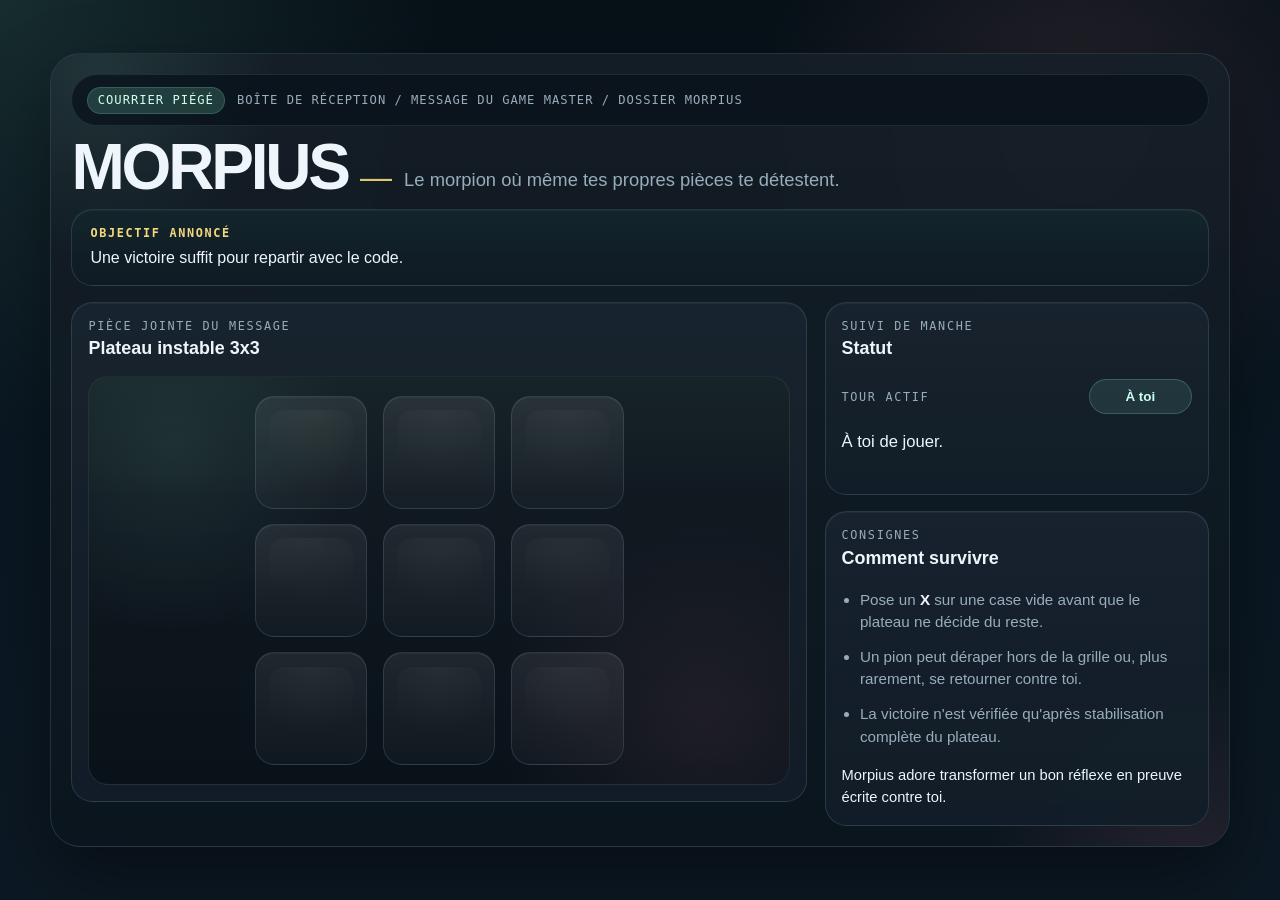
==== Morpius/index.html @ 2c6fa73a "Add functionnal Morpius game" ====
<!DOCTYPE html>
<html lang="fr">
<head>
  <meta charset="UTF-8">
  <meta name="viewport" content="width=device-width, initial-scale=1.0">
  <meta name="description" content="Morpius, le morpion solo où les pièces glissent, poussent et sabotent tes plans.">
  <title>Morpius</title>
  <link rel="stylesheet" href="style.css">
</head>
<body>
  <div class="page-noise" aria-hidden="true"></div>

  <main class="app-shell">
    <section class="game-card" aria-labelledby="game-title">
      <header class="hero">
        <div class="interface-bar" aria-hidden="true">
          <span class="mail-chip">Courrier piégé</span>
          <span class="mail-route">Boîte de réception / Message du game master / Dossier Morpius</span>
        </div>

        <div class="hero-heading">
          <h1 id="game-title">Morpius</h1>
          <span class="heading-dash">—</span>
          <p id="game-tagline" class="tagline">Le morpion où même tes propres pièces te détestent.</p>
        </div>

        <section class="objective-panel" aria-label="Objectif de l'expérience">
          <div class="objective-copy">
            <span id="goal-label" class="goal-label">Objectif annoncé</span>
            <p id="goal-text" class="goal-text">Une victoire suffit pour repartir avec le code.</p>
          </div>

          <div id="progress-strip" class="progress-strip is-concealed" aria-live="polite">
            <span id="progress-count" class="progress-count">0 / 3 victoires</span>
            <div class="win-track" aria-hidden="true">
              <span class="win-dot" data-win-dot="0"></span>
              <span class="win-dot" data-win-dot="1"></span>
              <span class="win-dot" data-win-dot="2"></span>
            </div>
          </div>
        </section>
      </header>

      <section class="play-area">
        <section class="board-panel" aria-labelledby="board-panel-title">
          <div class="panel-head">
            <p class="panel-kicker">Pièce jointe du message</p>
            <h2 id="board-panel-title">Plateau instable 3x3</h2>
          </div>

          <div id="board-frame" class="board-frame">
            <div id="board" class="board" role="grid" aria-label="Plateau Morpius" aria-busy="false">
              <button class="cell" type="button" data-index="0" aria-label="Case 1, vide"></button>
              <button class="cell" type="button" data-index="1" aria-label="Case 2, vide"></button>
              <button class="cell" type="button" data-index="2" aria-label="Case 3, vide"></button>
              <button class="cell" type="button" data-index="3" aria-label="Case 4, vide"></button>
              <button class="cell" type="button" data-index="4" aria-label="Case 5, vide"></button>
              <button class="cell" type="button" data-index="5" aria-label="Case 6, vide"></button>
              <button class="cell" type="button" data-index="6" aria-label="Case 7, vide"></button>
              <button class="cell" type="button" data-index="7" aria-label="Case 8, vide"></button>
              <button class="cell" type="button" data-index="8" aria-label="Case 9, vide"></button>
            </div>
          </div>
        </section>

        <aside class="sidebar-stack">
          <section class="status-panel" aria-label="Statut de la partie">
            <div class="panel-head panel-head--compact">
              <p class="panel-kicker">Suivi de manche</p>
              <h2>Statut</h2>
            </div>

            <div class="status-top">
              <span class="status-kicker">Tour actif</span>
              <span id="turn-badge" class="turn-badge">À toi</span>
            </div>

            <p id="status-message" class="status-message" aria-live="polite">À toi de jouer.</p>
          </section>

          <aside class="rules-card" aria-labelledby="rules-title">
            <div class="panel-head panel-head--compact">
              <p class="panel-kicker">Consignes</p>
              <h2 id="rules-title">Comment survivre</h2>
            </div>

            <ul class="rules-list">
              <li>Pose un <strong>X</strong> sur une case vide avant que le plateau ne décide du reste.</li>
              <li>Un pion peut déraper hors de la grille ou, plus rarement, se retourner contre toi.</li>
              <li>La victoire n'est vérifiée qu'après stabilisation complète du plateau.</li>
            </ul>

            <p class="rules-note">Morpius adore transformer un bon réflexe en preuve écrite contre toi.</p>
          </aside>
        </aside>
      </section>

    </section>
  </main>

  <div id="modal-backdrop" class="modal-backdrop" hidden>
    <section class="modal-card" role="dialog" aria-modal="true" aria-labelledby="modal-title" aria-describedby="modal-body">
      <p id="modal-kicker" class="modal-kicker">Mauvaise nouvelle</p>
      <h2 id="modal-title" class="modal-title">Encore un effort.</h2>
      <p id="modal-body" class="modal-body">Les règles viennent de bouger, et pas dans ton sens.</p>
      <button id="modal-action" class="modal-action" type="button" hidden>Continuer</button>
    </section>
  </div>

  <script src="script.js" defer></script>
</body>
</html>
---- Morpius/style.css ----
:root {
  --bg-0: #071118;
  --bg-1: #0a1722;
  --bg-2: #101f2d;
  --panel: rgba(12, 22, 31, 0.9);
  --panel-soft: rgba(17, 29, 40, 0.84);
  --panel-strong: rgba(15, 27, 38, 0.96);
  --line: rgba(142, 180, 202, 0.18);
  --line-strong: rgba(173, 211, 233, 0.32);
  --text: #eef6fb;
  --muted: #98adbb;
  --accent: #87f2cc;
  --accent-soft: rgba(135, 242, 204, 0.18);
  --warn: #f6d97d;
  --danger: #ff93aa;
  --danger-soft: rgba(255, 147, 170, 0.18);
  --player: #87f2cc;
  --player-glow: rgba(135, 242, 204, 0.32);
  --ai: #ff93aa;
  --ai-glow: rgba(255, 147, 170, 0.32);
  --shadow: 0 26px 70px rgba(0, 0, 0, 0.38);
  --radius-xl: 1.9rem;
  --radius-lg: 1.35rem;
  --radius-md: 1rem;
  --font-ui: "Segoe UI Variable", "Avenir Next", "Segoe UI", sans-serif;
  --font-display: "Bahnschrift SemiCondensed", "Avenir Next Condensed", "Trebuchet MS", sans-serif;
  --font-mono: "Consolas", "SFMono-Regular", "Cascadia Mono", monospace;
  --ease-out: cubic-bezier(0.22, 1, 0.36, 1);
  --space-1: clamp(0.45rem, 0.7vw, 0.65rem);
  --space-2: clamp(0.7rem, 0.95vw, 0.95rem);
  --space-3: clamp(0.95rem, 1.25vw, 1.15rem);
  --space-4: clamp(1.15rem, 1.6vw, 1.4rem);
  --space-5: clamp(1.45rem, 2vw, 1.85rem);
  --shell-pad: clamp(0.8rem, 1.4vw, 1.25rem);
  --card-pad: clamp(1rem, 1.6vw, 1.5rem);
  --board-size: clamp(19rem, 44vw, 30rem);
  --board-gap: clamp(0.65rem, 1.3vw, 0.95rem);
}

*,
*::before,
*::after {
  box-sizing: border-box;
}

html,
body {
  min-height: 100%;
}

html {
  color-scheme: dark;
}

[hidden] {
  display: none !important;
}

body {
  margin: 0;
  min-width: 320px;
  font-family: var(--font-ui);
  color: var(--text);
  background:
    radial-gradient(circle at top left, rgba(135, 242, 204, 0.12), transparent 28%),
    radial-gradient(circle at 84% 14%, rgba(255, 147, 170, 0.12), transparent 24%),
    linear-gradient(180deg, var(--bg-0), var(--bg-1) 52%, #0c1823);
  -webkit-font-smoothing: antialiased;
  text-rendering: optimizeLegibility;
  overflow-x: hidden;
}

button,
input,
textarea,
select {
  font: inherit;
}

.page-noise {
  position: fixed;
  inset: 0;
  pointer-events: none;
  opacity: 0.3;
  background-image:
    linear-gradient(rgba(255, 255, 255, 0.016) 1px, transparent 1px),
    linear-gradient(90deg, rgba(255, 255, 255, 0.016) 1px, transparent 1px);
  background-size: 26px 26px;
  mask-image: radial-gradient(circle at center, black 58%, transparent 100%);
}

.app-shell {
  width: min(1180px, calc(100% - (var(--shell-pad) * 2)));
  min-height: 100dvh;
  margin: 0 auto;
  display: grid;
  place-items: center;
  padding-block: var(--shell-pad);
}

.game-card {
  position: relative;
  width: 100%;
  display: grid;
  gap: var(--space-4);
  padding: var(--card-pad);
  border-radius: var(--radius-xl);
  border: 1px solid var(--line);
  background:
    linear-gradient(180deg, rgba(255, 255, 255, 0.04), rgba(255, 255, 255, 0)),
    var(--panel);
  box-shadow: var(--shadow);
  backdrop-filter: blur(18px);
  overflow: hidden;
}

.game-card::before,
.game-card::after {
  content: "";
  position: absolute;
  pointer-events: none;
  border-radius: 50%;
}

.game-card::before {
  width: 22rem;
  height: 22rem;
  top: -10rem;
  left: -8rem;
  background: radial-gradient(circle, rgba(135, 242, 204, 0.1), transparent 72%);
}

.game-card::after {
  width: 25rem;
  height: 25rem;
  right: -10rem;
  bottom: -14rem;
  background: radial-gradient(circle, rgba(255, 147, 170, 0.1), transparent 74%);
}

.hero,
.play-area {
  position: relative;
  z-index: 1;
  min-width: 0;
}

.hero {
  display: grid;
  gap: var(--space-3);
}

.interface-bar {
  display: flex;
  align-items: center;
  gap: var(--space-2);
  flex-wrap: wrap;
  min-height: 2.4rem;
  padding: 0.7rem 0.9rem;
  border: 1px solid rgba(173, 211, 233, 0.12);
  border-radius: 999px;
  background: rgba(10, 19, 27, 0.78);
}

.mail-chip,
.mail-route {
  font-family: var(--font-mono);
  font-size: 0.76rem;
  letter-spacing: 0.08em;
}

.mail-chip {
  display: inline-flex;
  align-items: center;
  padding: 0.34rem 0.62rem;
  border-radius: 999px;
  border: 1px solid rgba(135, 242, 204, 0.18);
  background: var(--accent-soft);
  color: #cffff0;
  text-transform: uppercase;
}

.mail-route {
  color: var(--muted);
  text-transform: uppercase;
}

.hero-heading {
  display: flex;
  align-items: baseline;
  gap: var(--space-2);
  flex-wrap: wrap;
}

#game-title {
  margin: 0;
  font-family: var(--font-display);
  font-size: clamp(2.35rem, 5vw, 4rem);
  line-height: 0.92;
  letter-spacing: -0.05em;
  text-transform: uppercase;
}

.heading-dash {
  color: rgba(246, 217, 125, 0.9);
  font-size: clamp(1.35rem, 3vw, 2rem);
  transform: translateY(-0.08rem);
}

.tagline {
  margin: 0;
  max-width: 48rem;
  color: var(--muted);
  font-size: clamp(1rem, 1.6vw, 1.15rem);
  line-height: 1.4;
  transform: translateY(-0.16rem);
}

.objective-panel,
.board-panel,
.status-panel,
.rules-card {
  min-width: 0;
  border: 1px solid var(--line);
  background:
    linear-gradient(180deg, rgba(255, 255, 255, 0.04), rgba(255, 255, 255, 0.01)),
    var(--panel-strong);
  box-shadow: inset 0 1px 0 rgba(255, 255, 255, 0.04);
}

.objective-panel {
  display: grid;
  gap: var(--space-2);
  padding: var(--space-3) var(--space-4);
  border-radius: var(--radius-lg);
  background:
    linear-gradient(180deg, rgba(135, 242, 204, 0.06), rgba(255, 255, 255, 0.01)),
    rgba(12, 24, 34, 0.92);
}

.objective-copy {
  display: grid;
  gap: 0.35rem;
}

.goal-label,
.panel-kicker,
.status-kicker,
.modal-kicker {
  font-family: var(--font-mono);
  font-size: 0.74rem;
  letter-spacing: 0.14em;
  text-transform: uppercase;
}

.goal-label {
  color: var(--warn);
  font-weight: 700;
}

.goal-text {
  margin: 0;
  font-size: 1rem;
  line-height: 1.45;
}

.progress-strip {
  display: grid;
  gap: 0.6rem;
}

.progress-strip.is-concealed {
  display: none;
}

.progress-count {
  color: var(--muted);
  font-size: 0.85rem;
  font-weight: 700;
}

.win-track {
  display: grid;
  grid-template-columns: repeat(3, minmax(0, 1fr));
  gap: 0.6rem;
}

.win-dot {
  display: block;
  height: 0.72rem;
  border-radius: 999px;
  border: 1px solid rgba(255, 255, 255, 0.1);
  background: rgba(255, 255, 255, 0.06);
}

.win-dot.is-earned {
  border-color: rgba(246, 217, 125, 0.32);
  background: linear-gradient(90deg, rgba(135, 242, 204, 0.95), rgba(246, 217, 125, 0.86));
  box-shadow: 0 0 18px rgba(246, 217, 125, 0.16);
}

.play-area {
  display: grid;
  grid-template-columns: minmax(0, 1.1fr) minmax(18rem, 24rem);
  gap: var(--space-4);
  align-items: start;
}

.board-panel,
.sidebar-stack {
  min-width: 0;
}

.board-panel {
  display: grid;
  gap: var(--space-3);
  padding: var(--space-4);
  border-radius: var(--radius-lg);
}

.panel-head {
  display: grid;
  gap: 0.35rem;
}

.panel-head--compact {
  margin-bottom: 0.2rem;
}

.panel-kicker {
  margin: 0;
  color: var(--muted);
}

.panel-head h2 {
  margin: 0;
  font-size: 1.12rem;
  line-height: 1.2;
}

.board-frame {
  position: relative;
  display: grid;
  place-items: center;
  min-width: 0;
  padding: clamp(0.9rem, 1.5vw, 1.2rem);
  border-radius: calc(var(--radius-lg) - 0.1rem);
  border: 1px solid rgba(173, 211, 233, 0.12);
  background:
    linear-gradient(180deg, rgba(255, 255, 255, 0.035), rgba(255, 255, 255, 0)),
    rgba(8, 16, 23, 0.78);
  overflow: hidden;
}

.board-frame::before {
  content: "";
  position: absolute;
  inset: 0;
  background:
    linear-gradient(180deg, rgba(135, 242, 204, 0.035), transparent 30%),
    radial-gradient(circle at 12% 18%, rgba(135, 242, 204, 0.09), transparent 26%),
    radial-gradient(circle at 88% 84%, rgba(255, 147, 170, 0.08), transparent 30%);
  pointer-events: none;
}

.board-frame.is-locked::after {
  content: "";
  position: absolute;
  inset: 0;
  background: rgba(4, 9, 14, 0.24);
  backdrop-filter: blur(1px);
  pointer-events: none;
}

.board {
  position: relative;
  z-index: 1;
  display: grid;
  grid-template-columns: repeat(3, minmax(0, 1fr));
  gap: var(--board-gap);
  width: min(100%, var(--board-size));
  max-width: 100%;
  aspect-ratio: 1;
}

.cell {
  position: relative;
  display: grid;
  place-items: center;
  width: 100%;
  min-width: 0;
  padding: 0;
  aspect-ratio: 1;
  color: var(--text);
  cursor: pointer;
  border: 1px solid rgba(173, 211, 233, 0.14);
  border-radius: 1.2rem;
  background:
    linear-gradient(180deg, rgba(255, 255, 255, 0.05), rgba(255, 255, 255, 0)),
    rgba(255, 255, 255, 0.026);
  box-shadow: inset 0 1px 0 rgba(255, 255, 255, 0.04);
  transition:
    transform 180ms var(--ease-out),
    border-color 180ms ease,
    background 180ms ease,
    box-shadow 180ms ease,
    opacity 180ms ease;
}

.cell::before {
  content: "";
  position: absolute;
  inset: 12%;
  border-radius: 0.95rem;
  background: radial-gradient(circle at top, rgba(255, 255, 255, 0.06), transparent 72%);
  opacity: 0.7;
}

.cell.is-available:hover {
  transform: translateY(-3px);
  border-color: rgba(135, 242, 204, 0.32);
  box-shadow: 0 14px 30px rgba(0, 0, 0, 0.24);
}

.cell.is-available:hover::before {
  background: radial-gradient(circle at top, rgba(135, 242, 204, 0.12), transparent 72%);
}

.cell.is-filled {
  cursor: default;
}

.cell.is-locked,
.cell:disabled {
  cursor: not-allowed;
}

.cell.is-locked {
  opacity: 0.8;
}

.cell.is-last {
  border-color: var(--line-strong);
}

.cell.is-winning {
  border-color: rgba(246, 217, 125, 0.52);
  background:
    linear-gradient(180deg, rgba(246, 217, 125, 0.16), rgba(246, 217, 125, 0.03)),
    rgba(255, 255, 255, 0.045);
  box-shadow:
    inset 0 0 0 1px rgba(246, 217, 125, 0.16),
    0 0 24px rgba(246, 217, 125, 0.12);
}

.cell.is-rejected {
  border-color: rgba(255, 147, 170, 0.42);
}

.piece {
  position: relative;
  z-index: 1;
  top: 0.04em;
  width: 100%;
  height: 100%;
  display: grid;
  place-items: center;
  font-family: var(--font-display);
  font-size: clamp(2.35rem, 6.9vw, 4.5rem);
  font-weight: 900;
  line-height: 1;
  letter-spacing: -0.04em;
  user-select: none;
  will-change: transform, opacity;
}

.piece--x {
  color: var(--player);
  text-shadow: 0 0 24px var(--player-glow);
}

.piece--o {
  color: var(--ai);
  text-shadow: 0 0 24px var(--ai-glow);
}

.piece--pop {
  animation: piece-pop 240ms var(--ease-out);
}

.piece--hidden {
  opacity: 0;
}

.piece--ghost {
  position: absolute;
  inset: auto;
  margin: 0;
  pointer-events: none;
  z-index: 25;
}

.piece-layer {
  position: absolute;
  inset: 0;
  pointer-events: none;
  z-index: 24;
}

.board.is-shove {
  animation: board-nudge 280ms ease;
}

.board.is-rejecting {
  animation: board-reject 220ms ease;
}

.sidebar-stack {
  display: grid;
  gap: var(--space-3);
}

.status-panel,
.rules-card {
  display: grid;
  gap: var(--space-3);
  padding: var(--space-4);
  border-radius: var(--radius-lg);
}

.status-top {
  display: flex;
  justify-content: space-between;
  align-items: center;
  gap: var(--space-2);
}

.status-kicker {
  color: var(--muted);
}

.turn-badge {
  display: inline-flex;
  align-items: center;
  justify-content: center;
  min-width: 6.4rem;
  min-height: 2.2rem;
  padding: 0.45rem 0.85rem;
  border-radius: 999px;
  border: 1px solid rgba(246, 217, 125, 0.24);
  background: rgba(246, 217, 125, 0.1);
  color: #f7e6a8;
  font-size: 0.84rem;
  font-weight: 700;
  white-space: nowrap;
}

.turn-badge.is-player {
  border-color: rgba(135, 242, 204, 0.22);
  background: rgba(135, 242, 204, 0.11);
  color: #cbfff0;
}

.turn-badge.is-ai {
  border-color: rgba(255, 147, 170, 0.22);
  background: rgba(255, 147, 170, 0.11);
  color: #ffd3dc;
}

.turn-badge.is-end {
  border-color: rgba(173, 211, 233, 0.18);
  background: rgba(173, 211, 233, 0.08);
  color: var(--text);
}

.status-message {
  margin: 0;
  min-height: 3rem;
  font-size: 1.04rem;
  line-height: 1.45;
}

.rules-list {
  margin: 0;
  padding-left: 1.15rem;
  display: grid;
  gap: 0.72rem;
  color: var(--muted);
  font-size: 0.95rem;
  line-height: 1.5;
}

.rules-list strong {
  color: var(--text);
}

.rules-note {
  margin: 0;
  color: var(--text);
  font-size: 0.92rem;
  line-height: 1.5;
}

.modal-action:focus-visible,
.cell:focus-visible {
  outline: 3px solid rgba(246, 217, 125, 0.82);
  outline-offset: 2px;
}

.modal-backdrop {
  position: fixed;
  inset: 0;
  z-index: 50;
  display: grid;
  place-items: center;
  padding: 1.25rem;
  background: rgba(3, 7, 12, 0.68);
  backdrop-filter: blur(10px);
}

.modal-card {
  width: min(100%, 29rem);
  display: grid;
  gap: var(--space-3);
  padding: clamp(1.2rem, 2.2vw, 1.6rem);
  border-radius: calc(var(--radius-lg) + 0.15rem);
  border: 1px solid rgba(173, 211, 233, 0.14);
  background:
    linear-gradient(180deg, rgba(255, 255, 255, 0.05), rgba(255, 255, 255, 0.015)),
    rgba(10, 19, 28, 0.96);
  box-shadow: 0 24px 70px rgba(0, 0, 0, 0.45);
}

.modal-kicker {
  margin: 0;
  color: var(--warn);
}

.modal-title {
  margin: 0;
  font-family: var(--font-display);
  font-size: clamp(1.8rem, 4vw, 2.4rem);
  line-height: 0.98;
  letter-spacing: -0.05em;
  text-transform: uppercase;
}

.modal-body {
  margin: 0;
  font-size: 1rem;
  line-height: 1.5;
}

.modal-action {
  display: inline-flex;
  align-items: center;
  justify-content: center;
  min-height: 2.9rem;
  padding: 0.9rem 1.35rem;
  border-radius: 999px;
  border: 1px solid rgba(135, 242, 204, 0.28);
  background:
    linear-gradient(180deg, rgba(135, 242, 204, 0.18), rgba(135, 242, 204, 0.08)),
    rgba(8, 16, 24, 0.92);
  color: var(--text);
  font-weight: 800;
  cursor: pointer;
  transition:
    transform 180ms var(--ease-out),
    box-shadow 180ms ease,
    border-color 180ms ease;
}

.modal-action:hover {
  transform: translateY(-2px);
  border-color: rgba(135, 242, 204, 0.42);
  box-shadow: 0 14px 34px rgba(0, 0, 0, 0.24);
}

.game-card[data-result="player"] .status-panel {
  box-shadow:
    inset 0 1px 0 rgba(255, 255, 255, 0.04),
    0 0 0 1px rgba(135, 242, 204, 0.12);
}

.game-card[data-result="ai"] .status-panel {
  box-shadow:
    inset 0 1px 0 rgba(255, 255, 255, 0.04),
    0 0 0 1px rgba(255, 147, 170, 0.12);
}

@keyframes piece-pop {
  0% {
    opacity: 0;
    transform: scale(0.72);
  }
  100% {
    opacity: 1;
    transform: scale(1);
  }
}

@keyframes board-nudge {
  0%,
  100% {
    transform: translateX(0);
  }
  30% {
    transform: translateX(-6px);
  }
  60% {
    transform: translateX(5px);
  }
}

@keyframes board-reject {
  0%,
  100% {
    transform: translateX(0);
  }
  20% {
    transform: translateX(-5px);
  }
  45% {
    transform: translateX(4px);
  }
  70% {
    transform: translateX(-3px);
  }
}

@media (max-width: 1040px) {
  :root {
    --board-size: clamp(18rem, 48vw, 27rem);
  }

  .play-area {
    grid-template-columns: minmax(0, 1fr) minmax(16rem, 21rem);
  }
}

@media (max-width: 880px) {
  :root {
    --board-size: clamp(18rem, 70vw, 28rem);
  }

  .app-shell {
    place-items: start center;
  }

  .play-area {
    grid-template-columns: 1fr;
  }

  .sidebar-stack {
    grid-template-columns: repeat(2, minmax(0, 1fr));
    align-items: start;
  }
}

@media (max-width: 720px) {
  :root {
    --shell-pad: 0.6rem;
    --card-pad: 0.9rem;
    --board-gap: 0.58rem;
  }

  .app-shell {
    width: min(100%, calc(100% - 1rem));
  }

  .game-card {
    border-radius: 1.4rem;
  }

  .interface-bar,
  .hero-heading {
    align-items: flex-start;
  }

  .sidebar-stack {
    grid-template-columns: 1fr;
  }

}

@media (max-width: 520px) {
  :root {
    --board-gap: 0.5rem;
  }

  #game-title {
    font-size: clamp(2rem, 12vw, 2.7rem);
  }

  .heading-dash {
    display: none;
  }

  .tagline,
  .goal-text,
  .status-message,
  .rules-list,
  .rules-note,
  .modal-body {
    font-size: 0.92rem;
  }

  .piece {
    font-size: clamp(2.35rem, 16vw, 4rem);
  }

  .tagline {
    transform: none;
  }

  .mail-chip,
  .mail-route,
  .goal-label,
  .panel-kicker,
  .status-kicker,
  .modal-kicker {
    letter-spacing: 0.08em;
  }
}

@media (max-height: 920px) and (min-width: 881px) {
  :root {
    --board-size: clamp(17rem, 41vh, 25rem);
    --space-4: clamp(1rem, 1.4vw, 1.2rem);
  }

  .hero {
    gap: var(--space-2);
  }

  .game-card {
    gap: var(--space-3);
  }

  .board-panel,
  .status-panel,
  .rules-card {
    padding: var(--space-3);
  }
}

@media (max-height: 760px) and (min-width: 881px) {
  :root {
    --board-size: clamp(15.5rem, 36vh, 22rem);
    --space-3: 0.85rem;
    --space-4: 1rem;
  }

  .interface-bar {
    min-height: 2.1rem;
    padding: 0.55rem 0.8rem;
  }

}

@media (orientation: landscape) and (max-height: 560px) {
  body {
    overflow-y: auto;
  }

  .app-shell {
    min-height: auto;
  }
}

@media (prefers-reduced-motion: reduce) {
  *,
  *::before,
  *::after {
    animation-duration: 1ms !important;
    animation-iteration-count: 1 !important;
    transition-duration: 1ms !important;
    scroll-behavior: auto !important;
  }
}
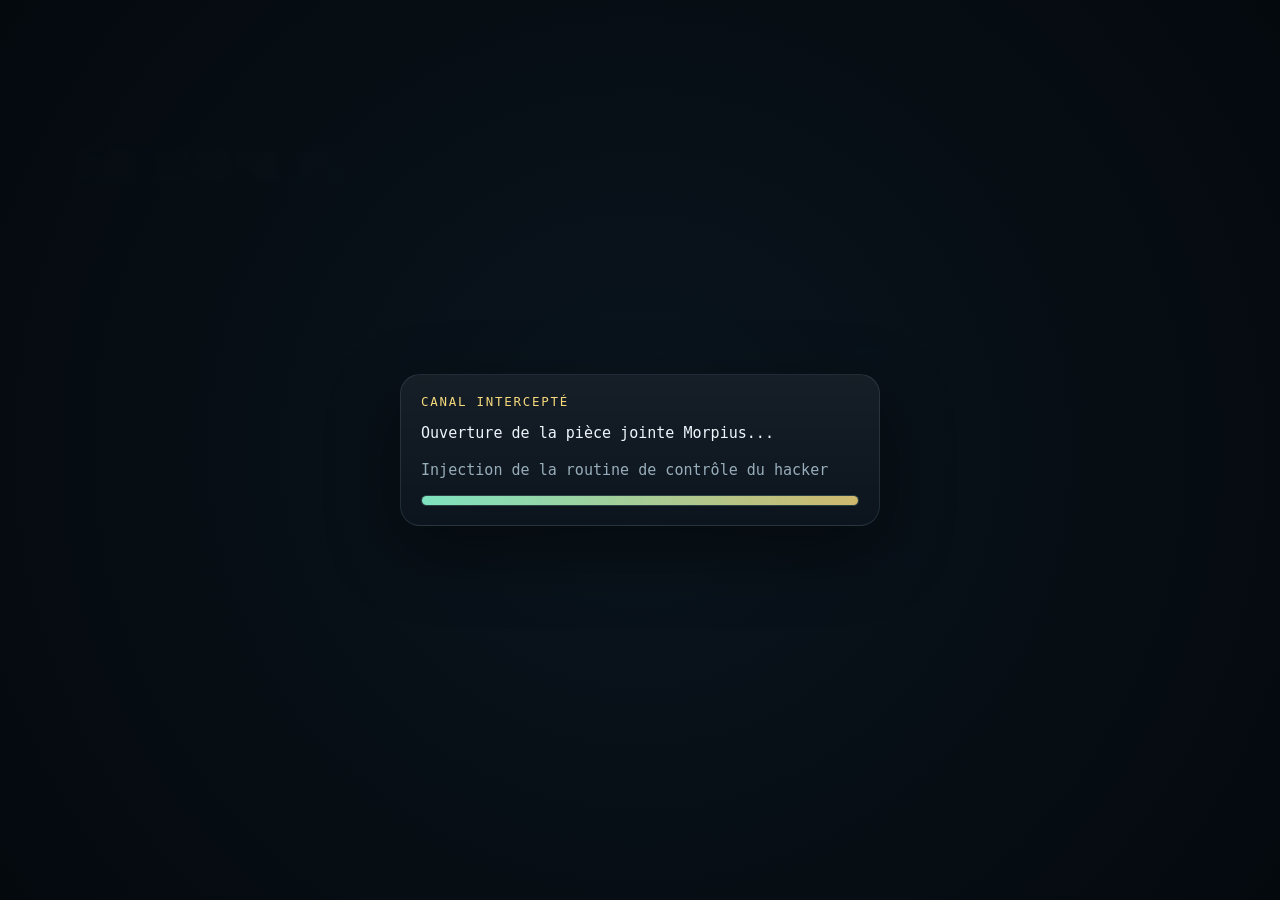
==== commit b6cf5134: "Update" ====
--- a/Morpius/index.html
+++ b/Morpius/index.html
@@ -9,6 +9,16 @@
 </head>
 <body>
   <div class="page-noise" aria-hidden="true"></div>
+  <div id="boot-sequence" class="boot-sequence" aria-hidden="true">
+    <div class="boot-panel">
+      <p class="boot-kicker">Canal intercepté</p>
+      <p class="boot-line">Ouverture de la pièce jointe Morpius...</p>
+      <p class="boot-line boot-line--muted">Injection de la routine de contrôle du hacker</p>
+      <div class="boot-bar">
+        <span class="boot-bar__fill"></span>
+      </div>
+    </div>
+  </div>
 
   <main class="app-shell">
     <section class="game-card" aria-labelledby="game-title">
--- a/Morpius/style.css
+++ b/Morpius/style.css
@@ -70,6 +70,35 @@
   overflow-x: hidden;
 }
 
+body::before,
+body::after {
+  content: "";
+  position: fixed;
+  inset: auto;
+  pointer-events: none;
+  z-index: 0;
+  filter: blur(18px);
+  opacity: 0.32;
+}
+
+body::before {
+  top: 8%;
+  left: -6%;
+  width: 30rem;
+  height: 30rem;
+  background: radial-gradient(circle, rgba(135, 242, 204, 0.12), transparent 68%);
+  animation: drift-halo-a 16s ease-in-out infinite alternate;
+}
+
+body::after {
+  right: -8%;
+  bottom: 6%;
+  width: 34rem;
+  height: 34rem;
+  background: radial-gradient(circle, rgba(255, 147, 170, 0.12), transparent 70%);
+  animation: drift-halo-b 18s ease-in-out infinite alternate;
+}
+
 button,
 input,
 textarea,
@@ -87,6 +116,7 @@
     linear-gradient(90deg, rgba(255, 255, 255, 0.016) 1px, transparent 1px);
   background-size: 26px 26px;
   mask-image: radial-gradient(circle at center, black 58%, transparent 100%);
+  animation: noise-drift 14s linear infinite;
 }
 
 .app-shell {
@@ -96,6 +126,19 @@
   display: grid;
   place-items: center;
   padding-block: var(--shell-pad);
+  opacity: 0.22;
+  filter: blur(10px);
+  transform: scale(0.985);
+  transition:
+    opacity 520ms var(--ease-out),
+    filter 520ms var(--ease-out),
+    transform 520ms var(--ease-out);
+}
+
+body.is-loaded .app-shell {
+  opacity: 1;
+  filter: none;
+  transform: scale(1);
 }
 
 .game-card {
@@ -112,6 +155,84 @@
   box-shadow: var(--shadow);
   backdrop-filter: blur(18px);
   overflow: hidden;
+  animation: card-breathe 7s ease-in-out infinite;
+}
+
+.boot-sequence {
+  position: fixed;
+  inset: 0;
+  z-index: 80;
+  display: grid;
+  place-items: center;
+  padding: 1rem;
+  background:
+    radial-gradient(circle at center, rgba(12, 24, 34, 0.78), rgba(4, 9, 14, 0.96)),
+    rgba(4, 9, 14, 0.96);
+  backdrop-filter: blur(8px);
+  will-change: opacity;
+  transition:
+    opacity 420ms ease,
+    visibility 420ms ease;
+}
+
+.boot-sequence.is-hidden {
+  opacity: 0;
+  visibility: hidden;
+  pointer-events: none;
+}
+
+.boot-panel {
+  width: min(100%, 30rem);
+  display: grid;
+  gap: 0.85rem;
+  padding: 1.2rem 1.25rem;
+  border-radius: 1.25rem;
+  border: 1px solid rgba(173, 211, 233, 0.12);
+  background:
+    linear-gradient(180deg, rgba(255, 255, 255, 0.05), rgba(255, 255, 255, 0.01)),
+    rgba(10, 19, 28, 0.96);
+  box-shadow: 0 24px 70px rgba(0, 0, 0, 0.45);
+}
+
+.boot-kicker,
+.boot-line {
+  margin: 0;
+  font-family: var(--font-mono);
+}
+
+.boot-kicker {
+  color: var(--warn);
+  font-size: 0.78rem;
+  letter-spacing: 0.14em;
+  text-transform: uppercase;
+}
+
+.boot-line {
+  color: var(--text);
+  font-size: 0.94rem;
+  line-height: 1.5;
+}
+
+.boot-line--muted {
+  color: var(--muted);
+}
+
+.boot-bar {
+  position: relative;
+  height: 0.72rem;
+  overflow: hidden;
+  border-radius: 999px;
+  border: 1px solid rgba(135, 242, 204, 0.14);
+  background: rgba(255, 255, 255, 0.05);
+}
+
+.boot-bar__fill {
+  display: block;
+  width: 100%;
+  height: 100%;
+  transform-origin: left center;
+  background: linear-gradient(90deg, rgba(135, 242, 204, 0.92), rgba(246, 217, 125, 0.82));
+  animation: boot-fill 1.2s var(--ease-out) forwards;
 }
 
 .game-card::before,
@@ -128,6 +249,7 @@
   top: -10rem;
   left: -8rem;
   background: radial-gradient(circle, rgba(135, 242, 204, 0.1), transparent 72%);
+  animation: orb-shift-a 14s ease-in-out infinite alternate;
 }
 
 .game-card::after {
@@ -136,6 +258,7 @@
   right: -10rem;
   bottom: -14rem;
   background: radial-gradient(circle, rgba(255, 147, 170, 0.1), transparent 74%);
+  animation: orb-shift-b 17s ease-in-out infinite alternate;
 }
 
 .hero,
@@ -150,16 +273,64 @@
   gap: var(--space-3);
 }
 
+.hero,
+.objective-panel,
+.board-panel,
+.sidebar-stack {
+  opacity: 0;
+  transform: translateY(18px);
+  transition:
+    opacity 520ms var(--ease-out),
+    transform 520ms var(--ease-out);
+}
+
+body.is-loaded .hero,
+body.is-loaded .objective-panel,
+body.is-loaded .board-panel,
+body.is-loaded .sidebar-stack {
+  opacity: 1;
+  transform: translateY(0);
+}
+
+body.is-loaded .hero {
+  transition-delay: 40ms;
+}
+
+body.is-loaded .objective-panel {
+  transition-delay: 90ms;
+}
+
+body.is-loaded .board-panel {
+  transition-delay: 140ms;
+}
+
+body.is-loaded .sidebar-stack {
+  transition-delay: 190ms;
+}
+
 .interface-bar {
+  position: relative;
   display: flex;
   align-items: center;
   gap: var(--space-2);
   flex-wrap: wrap;
+  min-width: 0;
   min-height: 2.4rem;
   padding: 0.7rem 0.9rem;
   border: 1px solid rgba(173, 211, 233, 0.12);
   border-radius: 999px;
   background: rgba(10, 19, 27, 0.78);
+  overflow: hidden;
+}
+
+.interface-bar::after {
+  content: "";
+  position: absolute;
+  inset: 0 auto 0 -32%;
+  width: 28%;
+  background: linear-gradient(90deg, transparent, rgba(135, 242, 204, 0.12), transparent);
+  transform: skewX(-18deg);
+  animation: signal-scan 5.8s linear infinite;
 }
 
 .mail-chip,
@@ -167,11 +338,14 @@
   font-family: var(--font-mono);
   font-size: 0.76rem;
   letter-spacing: 0.08em;
+  line-height: 1.35;
+  min-width: 0;
 }
 
 .mail-chip {
   display: inline-flex;
   align-items: center;
+  flex: 0 0 auto;
   padding: 0.34rem 0.62rem;
   border-radius: 999px;
   border: 1px solid rgba(135, 242, 204, 0.18);
@@ -181,8 +355,10 @@
 }
 
 .mail-route {
+  flex: 1 1 16rem;
   color: var(--muted);
   text-transform: uppercase;
+  overflow-wrap: anywhere;
 }
 
 .hero-heading {
@@ -226,6 +402,7 @@
     linear-gradient(180deg, rgba(255, 255, 255, 0.04), rgba(255, 255, 255, 0.01)),
     var(--panel-strong);
   box-shadow: inset 0 1px 0 rgba(255, 255, 255, 0.04);
+  animation: panel-breathe 8s ease-in-out infinite;
 }
 
 .objective-panel {
@@ -361,6 +538,7 @@
     radial-gradient(circle at 12% 18%, rgba(135, 242, 204, 0.09), transparent 26%),
     radial-gradient(circle at 88% 84%, rgba(255, 147, 170, 0.08), transparent 30%);
   pointer-events: none;
+  animation: board-scan 9s ease-in-out infinite;
 }
 
 .board-frame.is-locked::after {
@@ -616,6 +794,7 @@
   padding: 1.25rem;
   background: rgba(3, 7, 12, 0.68);
   backdrop-filter: blur(10px);
+  animation: overlay-fade 180ms ease;
 }
 
 .modal-card {
@@ -700,6 +879,121 @@
   }
 }
 
+@keyframes boot-fill {
+  0% {
+    transform: scaleX(0.08);
+    opacity: 0.5;
+  }
+  100% {
+    transform: scaleX(1);
+    opacity: 1;
+  }
+}
+
+@keyframes drift-halo-a {
+  0% {
+    transform: translate3d(0, 0, 0) scale(1);
+  }
+  100% {
+    transform: translate3d(3.5rem, 1.5rem, 0) scale(1.08);
+  }
+}
+
+@keyframes drift-halo-b {
+  0% {
+    transform: translate3d(0, 0, 0) scale(1);
+  }
+  100% {
+    transform: translate3d(-3rem, -1.8rem, 0) scale(1.06);
+  }
+}
+
+@keyframes noise-drift {
+  0% {
+    transform: translate3d(0, 0, 0);
+  }
+  100% {
+    transform: translate3d(12px, 8px, 0);
+  }
+}
+
+@keyframes card-breathe {
+  0%,
+  100% {
+    box-shadow: var(--shadow);
+  }
+  50% {
+    box-shadow: 0 30px 76px rgba(0, 0, 0, 0.42);
+  }
+}
+
+@keyframes orb-shift-a {
+  0% {
+    transform: translate3d(0, 0, 0);
+  }
+  100% {
+    transform: translate3d(1.2rem, 0.9rem, 0) scale(1.04);
+  }
+}
+
+@keyframes orb-shift-b {
+  0% {
+    transform: translate3d(0, 0, 0);
+  }
+  100% {
+    transform: translate3d(-1rem, -1.1rem, 0) scale(1.05);
+  }
+}
+
+@keyframes signal-scan {
+  0% {
+    transform: translateX(0) skewX(-18deg);
+    opacity: 0;
+  }
+  8% {
+    opacity: 1;
+  }
+  30% {
+    opacity: 0.9;
+  }
+  52%,
+  100% {
+    transform: translateX(460%) skewX(-18deg);
+    opacity: 0;
+  }
+}
+
+@keyframes panel-breathe {
+  0%,
+  100% {
+    border-color: var(--line);
+  }
+  50% {
+    border-color: rgba(173, 211, 233, 0.22);
+  }
+}
+
+@keyframes board-scan {
+  0%,
+  100% {
+    opacity: 0.82;
+    transform: translateY(0);
+  }
+  50% {
+    opacity: 1;
+    transform: translateY(-4px);
+  }
+}
+
+@keyframes overlay-fade {
+  0% {
+    opacity: 0;
+  }
+  100% {
+    opacity: 1;
+  }
+}
+
 @keyframes board-nudge {
   0%,
   100% {
@@ -776,6 +1070,10 @@
   .interface-bar,
   .hero-heading {
     align-items: flex-start;
+  }
+
+  .interface-bar {
+    border-radius: 1.2rem;
   }
 
   .sidebar-stack {
@@ -821,6 +1119,22 @@
   .status-kicker,
   .modal-kicker {
     letter-spacing: 0.08em;
+  }
+
+  .interface-bar {
+    gap: 0.45rem 0.6rem;
+    padding: 0.65rem 0.8rem;
+  }
+
+  .mail-chip {
+    padding: 0.28rem 0.54rem;
+    font-size: 0.68rem;
+  }
+
+  .mail-route {
+    flex-basis: 100%;
+    font-size: 0.66rem;
+    letter-spacing: 0.05em;
   }
 }
 
@@ -878,4 +1192,12 @@
     transition-duration: 1ms !important;
     scroll-behavior: auto !important;
   }
-}
+
+  .hero,
+  .objective-panel,
+  .board-panel,
+  .sidebar-stack {
+    opacity: 1 !important;
+    transform: none !important;
+  }
+}
